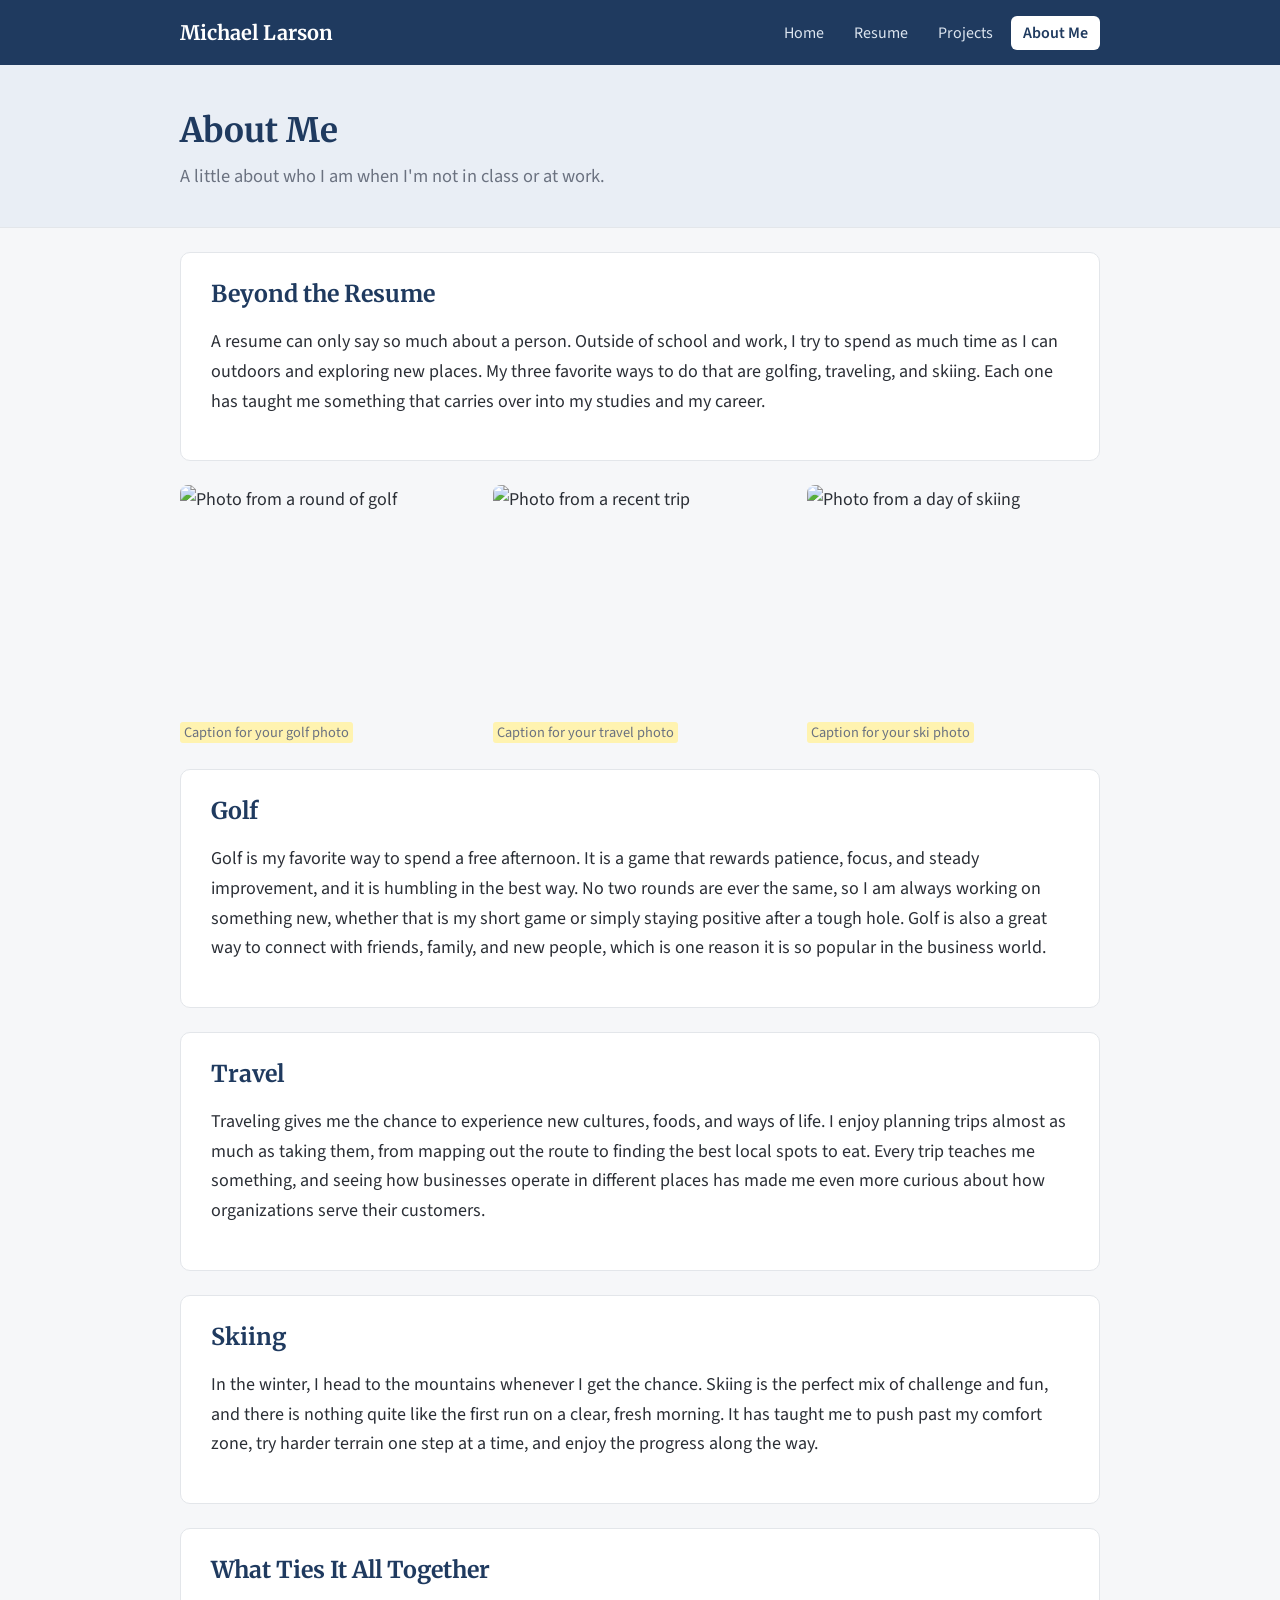
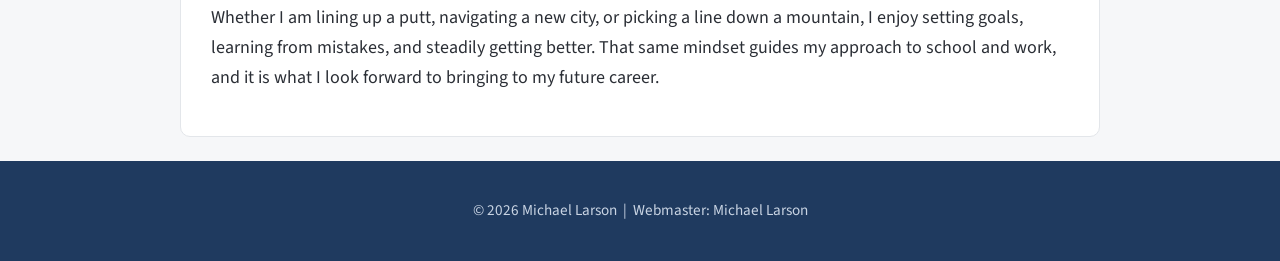
==== about.html @ e12e1476 "Add files via upload" ====
<!DOCTYPE html>
<html lang="en">
<head>
  <meta charset="UTF-8">
  <meta name="viewport" content="width=device-width, initial-scale=1.0">
  <title>About Me | Michael Larson</title>
  <link href="https://fonts.googleapis.com/css2?family=Merriweather:wght@700&family=Source+Sans+3:wght@400;600&display=swap" rel="stylesheet">
  <link rel="stylesheet" href="style.css">
</head>
<body>

  <!-- ===== NAVIGATION BAR ===== -->
  <header class="site-header">
    <div class="container">
      <a class="logo" href="index.html">Michael Larson</a>
      <ul class="nav">
        <li><a href="index.html">Home</a></li>
        <li><a href="resume.html">Resume</a></li>
        <li><a href="projects.html">Projects</a></li>
        <li><a href="about.html" class="active">About Me</a></li>
      </ul>
    </div>
  </header>

  <section class="banner">
    <div class="container">
      <h1>About Me</h1>
      <p>A little about who I am when I'm not in class or at work.</p>
    </div>
  </section>

  <main class="container">

    <section class="card">
      <h2>Beyond the Resume</h2>
      <p>A resume can only say so much about a person. Outside of school and work, I try to spend as much time as I can outdoors and exploring new places. My three favorite ways to do that are golfing, traveling, and skiing. Each one has taught me something that carries over into my studies and my career.</p>
    </section>

    <!-- ===== PHOTOS =====
         Replace golf.jpg, travel.jpg and ski.jpg in the images folder with
         photos YOU took (keep the same file names), then update the captions. -->
    <section class="grid">
      <figure>
        <img src="images/golf.jpg" alt="Photo from a round of golf">
        <figcaption><span class="edit-me">Caption for your golf photo</span></figcaption>
      </figure>
      <figure>
        <img src="images/travel.jpg" alt="Photo from a recent trip">
        <figcaption><span class="edit-me">Caption for your travel photo</span></figcaption>
      </figure>
      <figure>
        <img src="images/ski.jpg" alt="Photo from a day of skiing">
        <figcaption><span class="edit-me">Caption for your ski photo</span></figcaption>
      </figure>
    </section>

    <section class="card">
      <h2>Golf</h2>
      <p>Golf is my favorite way to spend a free afternoon. It is a game that rewards patience, focus, and steady improvement, and it is humbling in the best way. No two rounds are ever the same, so I am always working on something new, whether that is my short game or simply staying positive after a tough hole. Golf is also a great way to connect with friends, family, and new people, which is one reason it is so popular in the business world.</p>
    </section>

    <section class="card">
      <h2>Travel</h2>
      <p>Traveling gives me the chance to experience new cultures, foods, and ways of life. I enjoy planning trips almost as much as taking them, from mapping out the route to finding the best local spots to eat. Every trip teaches me something, and seeing how businesses operate in different places has made me even more curious about how organizations serve their customers.</p>
    </section>

    <section class="card">
      <h2>Skiing</h2>
      <p>In the winter, I head to the mountains whenever I get the chance. Skiing is the perfect mix of challenge and fun, and there is nothing quite like the first run on a clear, fresh morning. It has taught me to push past my comfort zone, try harder terrain one step at a time, and enjoy the progress along the way.</p>
    </section>

    <section class="card">
      <h2>What Ties It All Together</h2>
      <p>Whether I am lining up a putt, navigating a new city, or picking a line down a mountain, I enjoy setting goals, learning from mistakes, and steadily getting better. That same mindset guides my approach to school and work, and it is what I look forward to bringing to my future career.</p>
    </section>

  </main>

  <footer class="site-footer">
    <div class="container">
      <p>&copy; 2026 Michael Larson &nbsp;|&nbsp; Webmaster: Michael Larson</p>
    </div>
  </footer>

</body>
</html>
---- style.css ----
/* =========================================================
   style.css  —  the look of EVERY page on the site
   ---------------------------------------------------------
   Change something here and it changes on all four pages.
   Easiest things to customize are the COLORS just below.
   ========================================================= */

/* ---------- 1. COLORS & FONTS (edit these freely) ---------- */
:root {
  --navy:       #1f3a5f;   /* header, headings, buttons            */
  --accent:     #2e8b57;   /* links and highlights (golf green)    */
  --background: #f6f7f9;   /* page background                      */
  --card:       #ffffff;   /* white boxes that hold content        */
  --text:       #2b2f36;   /* normal paragraph text                */
  --muted:      #6b7280;   /* lighter gray text (dates, captions)  */
  --border:     #e3e6ea;   /* thin lines around boxes              */
  --font:       "Source Sans 3", "Segoe UI", Arial, sans-serif;
  --heading-font: "Merriweather", Georgia, serif;
}

/* ---------- 2. BASIC PAGE SETUP ---------- */
* { box-sizing: border-box; }

body {
  margin: 0;
  font-family: var(--font);
  font-size: 18px;
  line-height: 1.65;
  color: var(--text);
  background: var(--background);
}

h1, h2, h3 { font-family: var(--heading-font); color: var(--navy); line-height: 1.3; }
h1 { font-size: 2.1rem; margin: 0 0 .5rem; }
h2 { font-size: 1.45rem; margin: 2rem 0 .6rem; }
h3 { font-size: 1.15rem; margin: 1.2rem 0 .2rem; }

a { color: var(--accent); }
img { max-width: 100%; display: block; }

/* Keeps content from stretching too wide on big screens */
.container { max-width: 960px; margin: 0 auto; padding: 0 20px; }

/* ---------- 3. TOP NAVIGATION BAR ---------- */
.site-header { background: var(--navy); color: #fff; }

.site-header .container {
  display: flex;
  flex-wrap: wrap;
  align-items: center;
  justify-content: space-between;
  gap: 10px;
  padding-top: 16px;
  padding-bottom: 16px;
}

.logo { color: #fff; font-family: var(--heading-font); font-size: 1.25rem; text-decoration: none; font-weight: 700; }

.nav { display: flex; flex-wrap: wrap; gap: 6px; list-style: none; margin: 0; padding: 0; }

.nav a {
  color: #dbe4ef;
  text-decoration: none;
  padding: 6px 12px;
  border-radius: 6px;
  font-size: 1rem;
}
.nav a:hover { background: rgba(255,255,255,.12); color: #fff; }

/* The page you're currently on gets class="active" in its HTML */
.nav a.active { background: #fff; color: var(--navy); font-weight: 600; }

/* ---------- 4. PAGE BANNER (top section of each page) ---------- */
.banner { background: #e9eef5; border-bottom: 1px solid var(--border); padding: 44px 0 36px; }
.banner p { font-size: 1.15rem; color: var(--muted); margin: 0; max-width: 680px; }

/* Home page banner: photo on one side, text on the other */
.hero { display: flex; align-items: center; gap: 36px; flex-wrap: wrap; }
.hero img {
  width: 200px; height: 200px; object-fit: cover;
  border-radius: 50%; border: 5px solid #fff;
  box-shadow: 0 4px 14px rgba(0,0,0,.12);
}
.hero-text { flex: 1; min-width: 260px; }

/* ---------- 5. CONTENT BOXES ---------- */
main { padding: 20px 0 50px; }

.card {
  background: var(--card);
  border: 1px solid var(--border);
  border-radius: 10px;
  padding: 26px 30px;
  margin: 24px 0;
}
.card h2:first-child { margin-top: 0; }

/* Two or three boxes side by side (stack on phones) */
.grid { display: grid; grid-template-columns: repeat(auto-fit, minmax(250px, 1fr)); gap: 20px; }
.grid .card { margin: 0; }

/* Buttons */
.button {
  display: inline-block; background: var(--navy); color: #fff;
  padding: 10px 20px; border-radius: 6px; text-decoration: none; font-weight: 600; margin: 6px 8px 0 0;
}
.button:hover { background: var(--accent); }

/* ---------- 6. RESUME STYLES ---------- */
.job { border-left: 3px solid var(--accent); padding-left: 16px; margin: 18px 0; }
.job h3 { margin: 0; }
.job .meta { color: var(--muted); font-size: .95rem; margin-bottom: 4px; }
.skills { display: flex; flex-wrap: wrap; gap: 8px; list-style: none; padding: 0; }
.skills li { background: #e9eef5; color: var(--navy); padding: 4px 12px; border-radius: 20px; font-size: .95rem; }

/* ---------- 7. PHOTOS WITH CAPTIONS ---------- */
figure { margin: 0; }
figure img { width: 100%; height: 230px; object-fit: cover; border-radius: 8px; }
figcaption { color: var(--muted); font-size: .9rem; margin-top: 6px; }

/* Yellow "fill this in" highlight. Delete the class once you've edited the text. */
.edit-me { background: #fff3b0; padding: 0 4px; border-radius: 3px; }

/* ---------- 8. FOOTER (bottom of every page) ---------- */
.site-footer { background: var(--navy); color: #c9d4e3; text-align: center; padding: 22px 0; font-size: .95rem; }
.site-footer a { color: #fff; }

/* ---------- 9. PHONE SCREENS ---------- */
@media (max-width: 600px) {
  body { font-size: 17px; }
  h1 { font-size: 1.7rem; }
  .card { padding: 20px; }
  .hero { justify-content: center; text-align: center; }
  .hero img { width: 160px; height: 160px; }
}
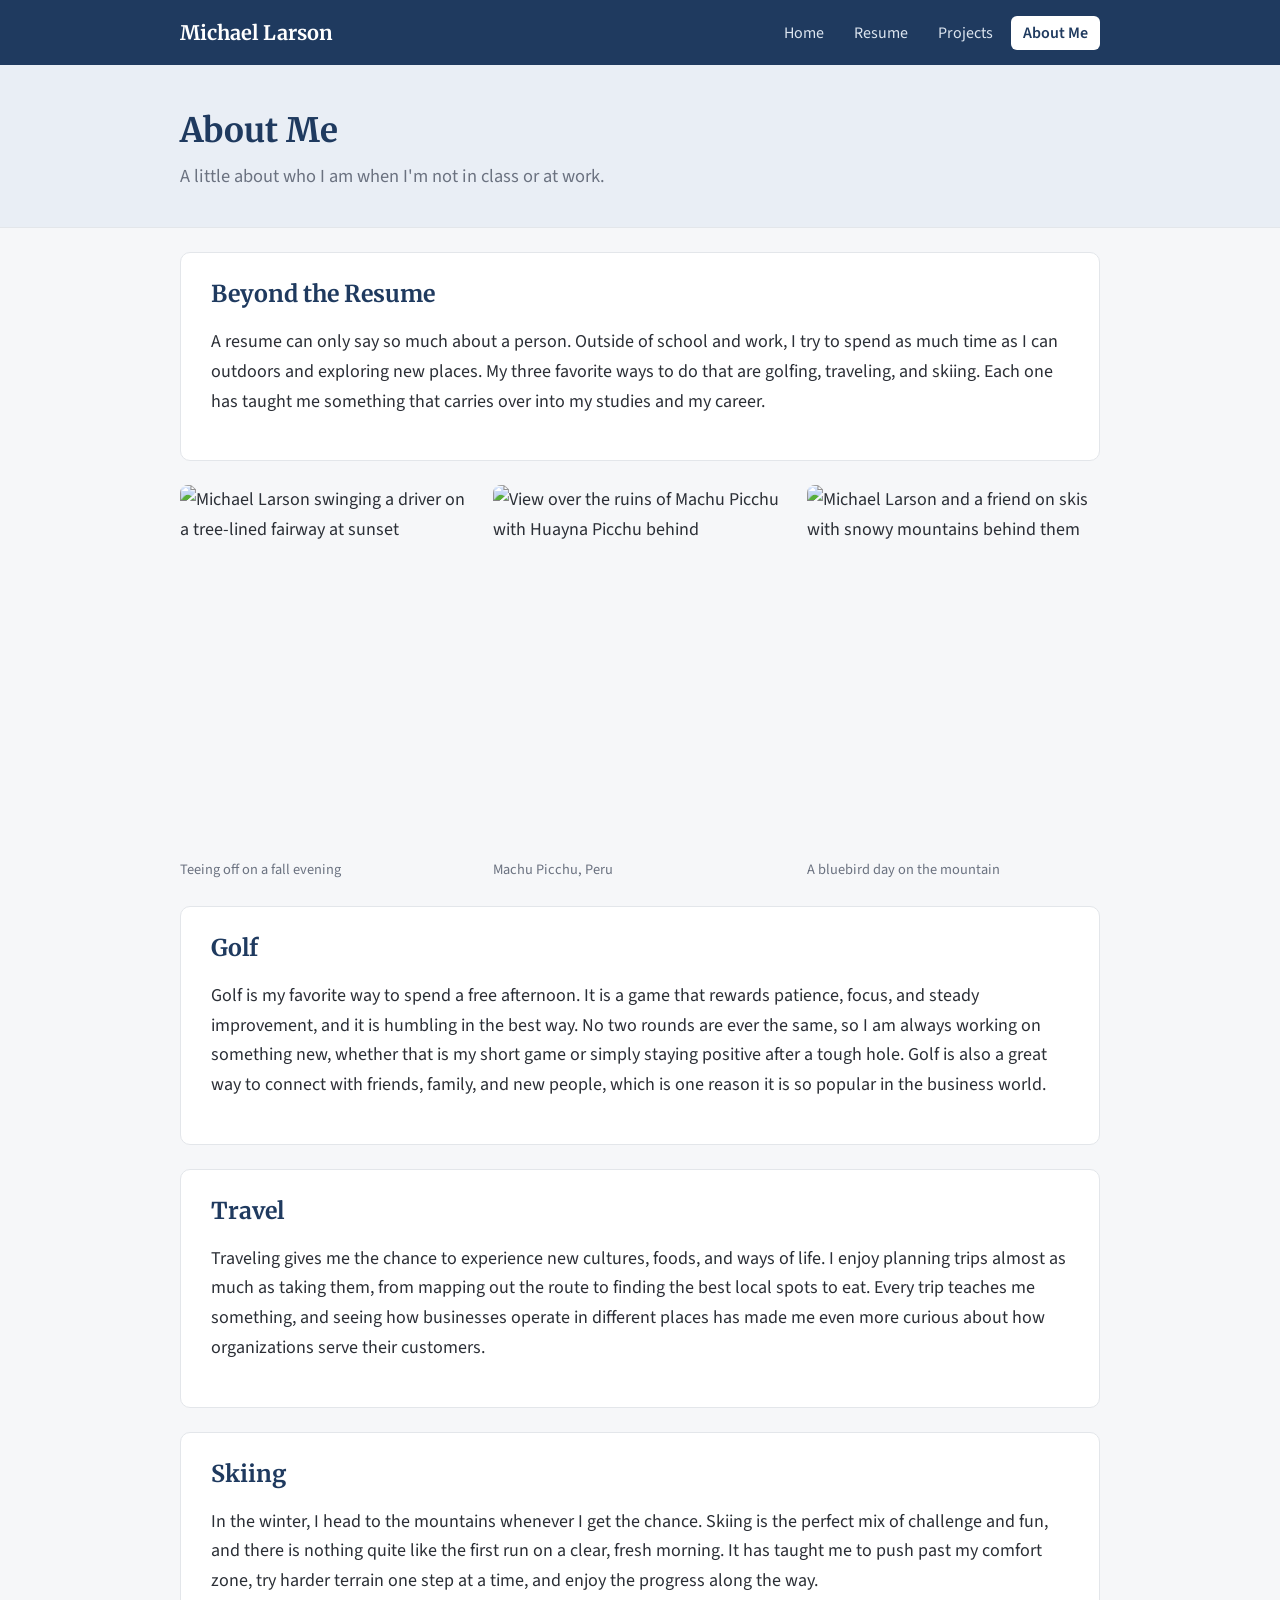
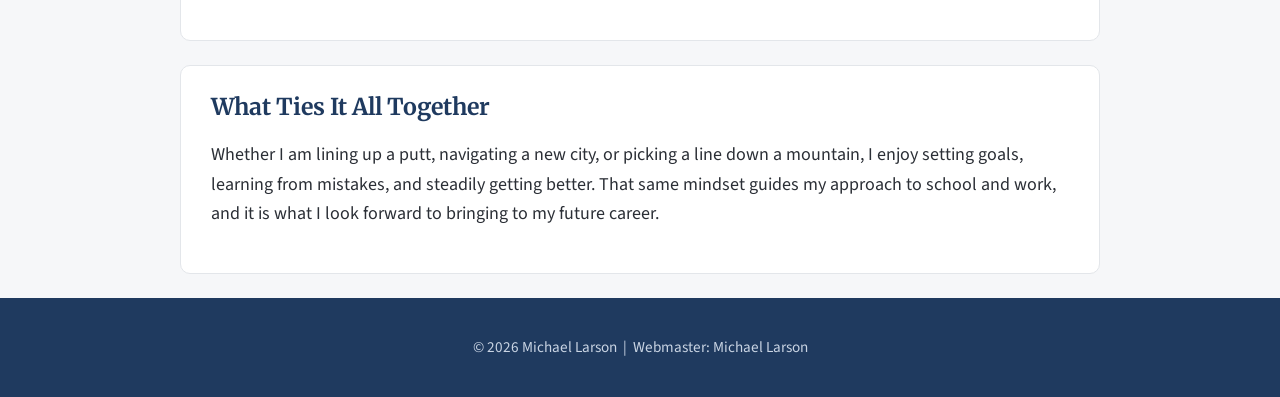
==== commit b814e651: "Add files via upload" ====
--- a/about.html
+++ b/about.html
@@ -9,7 +9,6 @@
 </head>
 <body>
 
-  <!-- ===== NAVIGATION BAR ===== -->
   <header class="site-header">
     <div class="container">
       <a class="logo" href="index.html">Michael Larson</a>
@@ -36,21 +35,18 @@
       <p>A resume can only say so much about a person. Outside of school and work, I try to spend as much time as I can outdoors and exploring new places. My three favorite ways to do that are golfing, traveling, and skiing. Each one has taught me something that carries over into my studies and my career.</p>
     </section>
 
-    <!-- ===== PHOTOS =====
-         Replace golf.jpg, travel.jpg and ski.jpg in the images folder with
-         photos YOU took (keep the same file names), then update the captions. -->
     <section class="grid">
       <figure>
-        <img src="images/golf.jpg" alt="Photo from a round of golf">
-        <figcaption><span class="edit-me">Caption for your golf photo</span></figcaption>
+        <img src="images/golf.jpg" alt="Michael Larson swinging a driver on a tree-lined fairway at sunset" style="object-position: 50% 80%;">
+        <figcaption>Teeing off on a fall evening</figcaption>
       </figure>
       <figure>
-        <img src="images/travel.jpg" alt="Photo from a recent trip">
-        <figcaption><span class="edit-me">Caption for your travel photo</span></figcaption>
+        <img src="images/travel.jpg" alt="View over the ruins of Machu Picchu with Huayna Picchu behind">
+        <figcaption>Machu Picchu, Peru</figcaption>
       </figure>
       <figure>
-        <img src="images/ski.jpg" alt="Photo from a day of skiing">
-        <figcaption><span class="edit-me">Caption for your ski photo</span></figcaption>
+        <img src="images/ski.jpg" alt="Michael Larson and a friend on skis with snowy mountains behind them">
+        <figcaption>A bluebird day on the mountain</figcaption>
       </figure>
     </section>
 
--- a/style.css
+++ b/style.css
@@ -1,24 +1,15 @@
-/* =========================================================
-   style.css  —  the look of EVERY page on the site
-   ---------------------------------------------------------
-   Change something here and it changes on all four pages.
-   Easiest things to customize are the COLORS just below.
-   ========================================================= */
-
-/* ---------- 1. COLORS & FONTS (edit these freely) ---------- */
 :root {
-  --navy:       #1f3a5f;   /* header, headings, buttons            */
-  --accent:     #2e8b57;   /* links and highlights (golf green)    */
-  --background: #f6f7f9;   /* page background                      */
-  --card:       #ffffff;   /* white boxes that hold content        */
-  --text:       #2b2f36;   /* normal paragraph text                */
-  --muted:      #6b7280;   /* lighter gray text (dates, captions)  */
-  --border:     #e3e6ea;   /* thin lines around boxes              */
+  --navy:       #1f3a5f;
+  --accent:     #2e8b57;
+  --background: #f6f7f9;
+  --card:       #ffffff;
+  --text:       #2b2f36;
+  --muted:      #6b7280;
+  --border:     #e3e6ea;
   --font:       "Source Sans 3", "Segoe UI", Arial, sans-serif;
   --heading-font: "Merriweather", Georgia, serif;
 }
 
-/* ---------- 2. BASIC PAGE SETUP ---------- */
 * { box-sizing: border-box; }
 
 body {
@@ -38,10 +29,8 @@
 a { color: var(--accent); }
 img { max-width: 100%; display: block; }
 
-/* Keeps content from stretching too wide on big screens */
 .container { max-width: 960px; margin: 0 auto; padding: 0 20px; }
 
-/* ---------- 3. TOP NAVIGATION BAR ---------- */
 .site-header { background: var(--navy); color: #fff; }
 
 .site-header .container {
@@ -67,14 +56,11 @@
 }
 .nav a:hover { background: rgba(255,255,255,.12); color: #fff; }
 
-/* The page you're currently on gets class="active" in its HTML */
 .nav a.active { background: #fff; color: var(--navy); font-weight: 600; }
 
-/* ---------- 4. PAGE BANNER (top section of each page) ---------- */
 .banner { background: #e9eef5; border-bottom: 1px solid var(--border); padding: 44px 0 36px; }
 .banner p { font-size: 1.15rem; color: var(--muted); margin: 0; max-width: 680px; }
 
-/* Home page banner: photo on one side, text on the other */
 .hero { display: flex; align-items: center; gap: 36px; flex-wrap: wrap; }
 .hero img {
   width: 200px; height: 200px; object-fit: cover;
@@ -83,7 +69,6 @@
 }
 .hero-text { flex: 1; min-width: 260px; }
 
-/* ---------- 5. CONTENT BOXES ---------- */
 main { padding: 20px 0 50px; }
 
 .card {
@@ -95,37 +80,29 @@
 }
 .card h2:first-child { margin-top: 0; }
 
-/* Two or three boxes side by side (stack on phones) */
 .grid { display: grid; grid-template-columns: repeat(auto-fit, minmax(250px, 1fr)); gap: 20px; }
 .grid .card { margin: 0; }
 
-/* Buttons */
 .button {
   display: inline-block; background: var(--navy); color: #fff;
   padding: 10px 20px; border-radius: 6px; text-decoration: none; font-weight: 600; margin: 6px 8px 0 0;
 }
 .button:hover { background: var(--accent); }
 
-/* ---------- 6. RESUME STYLES ---------- */
 .job { border-left: 3px solid var(--accent); padding-left: 16px; margin: 18px 0; }
 .job h3 { margin: 0; }
 .job .meta { color: var(--muted); font-size: .95rem; margin-bottom: 4px; }
 .skills { display: flex; flex-wrap: wrap; gap: 8px; list-style: none; padding: 0; }
 .skills li { background: #e9eef5; color: var(--navy); padding: 4px 12px; border-radius: 20px; font-size: .95rem; }
 
-/* ---------- 7. PHOTOS WITH CAPTIONS ---------- */
 figure { margin: 0; }
-figure img { width: 100%; height: 230px; object-fit: cover; border-radius: 8px; }
+
+figure img { width: 100%; aspect-ratio: 4 / 5; object-fit: cover; border-radius: 8px; }
 figcaption { color: var(--muted); font-size: .9rem; margin-top: 6px; }
 
-/* Yellow "fill this in" highlight. Delete the class once you've edited the text. */
-.edit-me { background: #fff3b0; padding: 0 4px; border-radius: 3px; }
-
-/* ---------- 8. FOOTER (bottom of every page) ---------- */
 .site-footer { background: var(--navy); color: #c9d4e3; text-align: center; padding: 22px 0; font-size: .95rem; }
 .site-footer a { color: #fff; }
 
-/* ---------- 9. PHONE SCREENS ---------- */
 @media (max-width: 600px) {
   body { font-size: 17px; }
   h1 { font-size: 1.7rem; }
